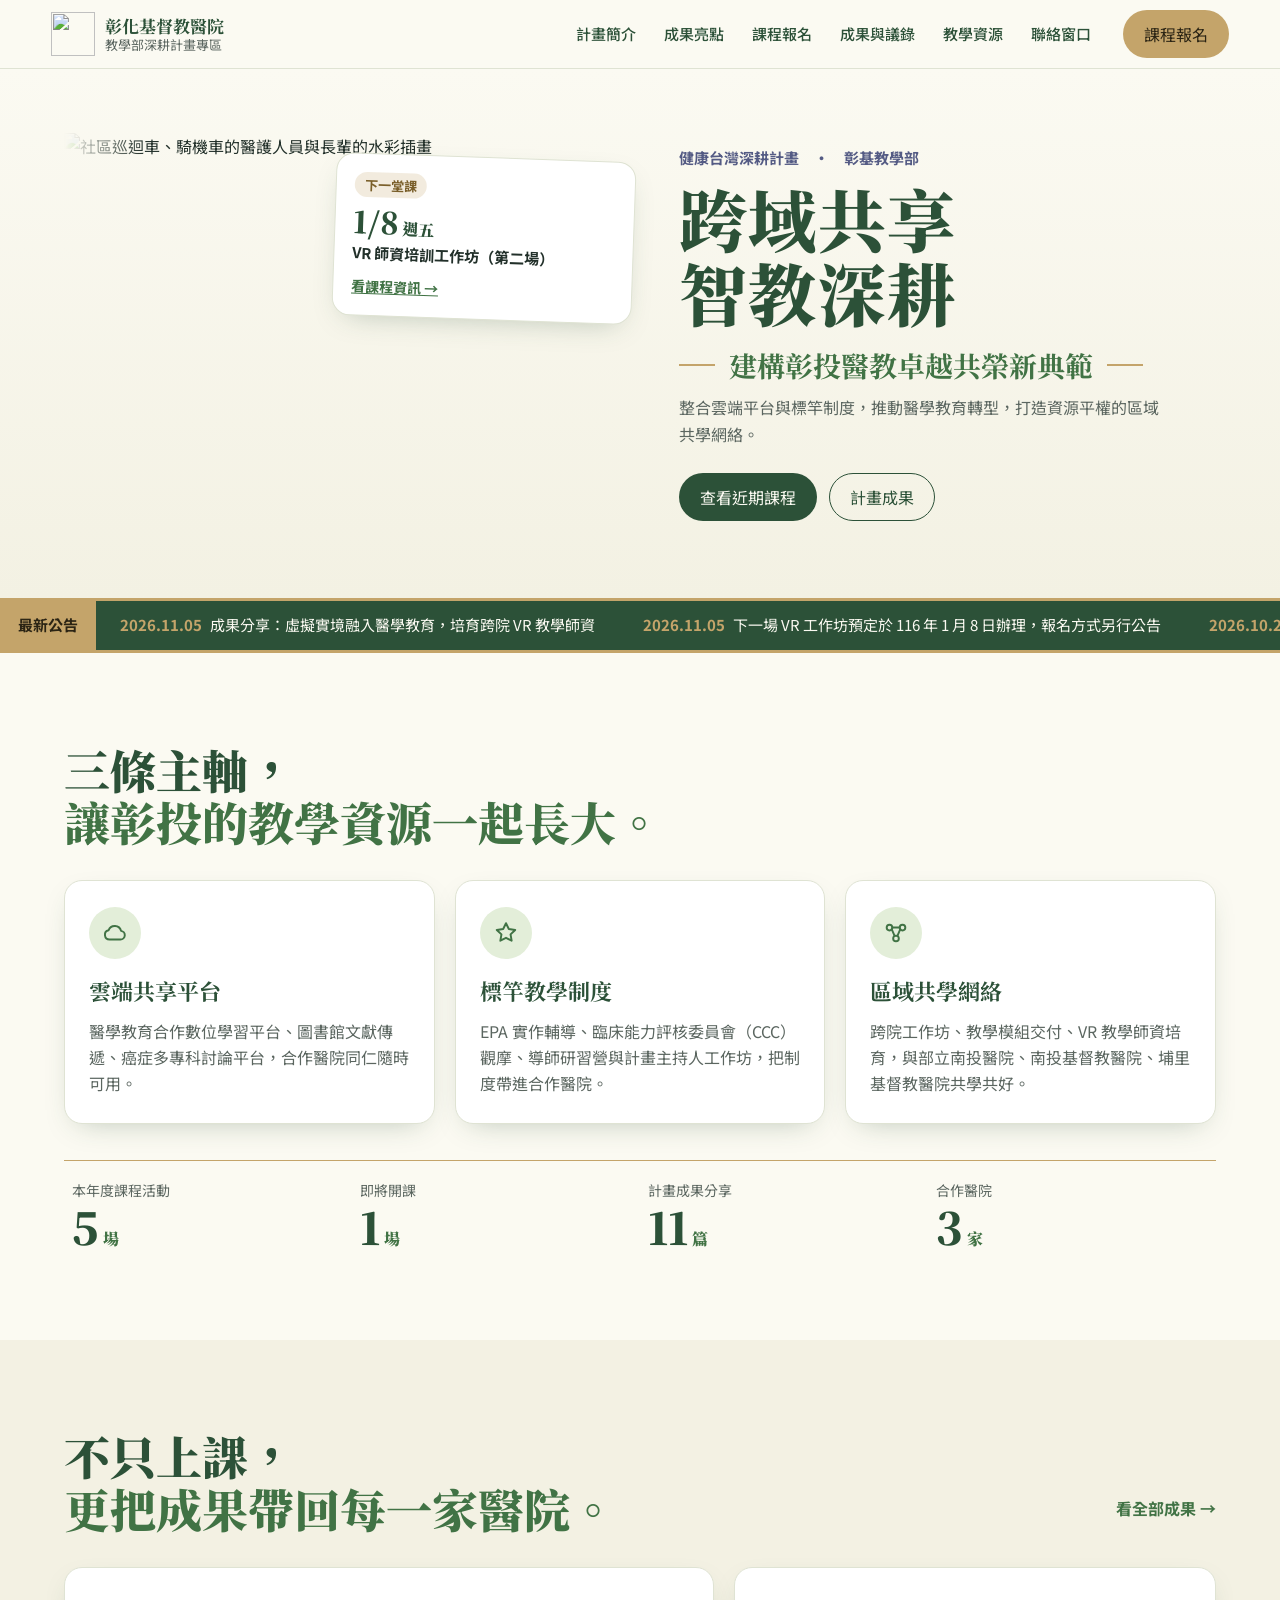
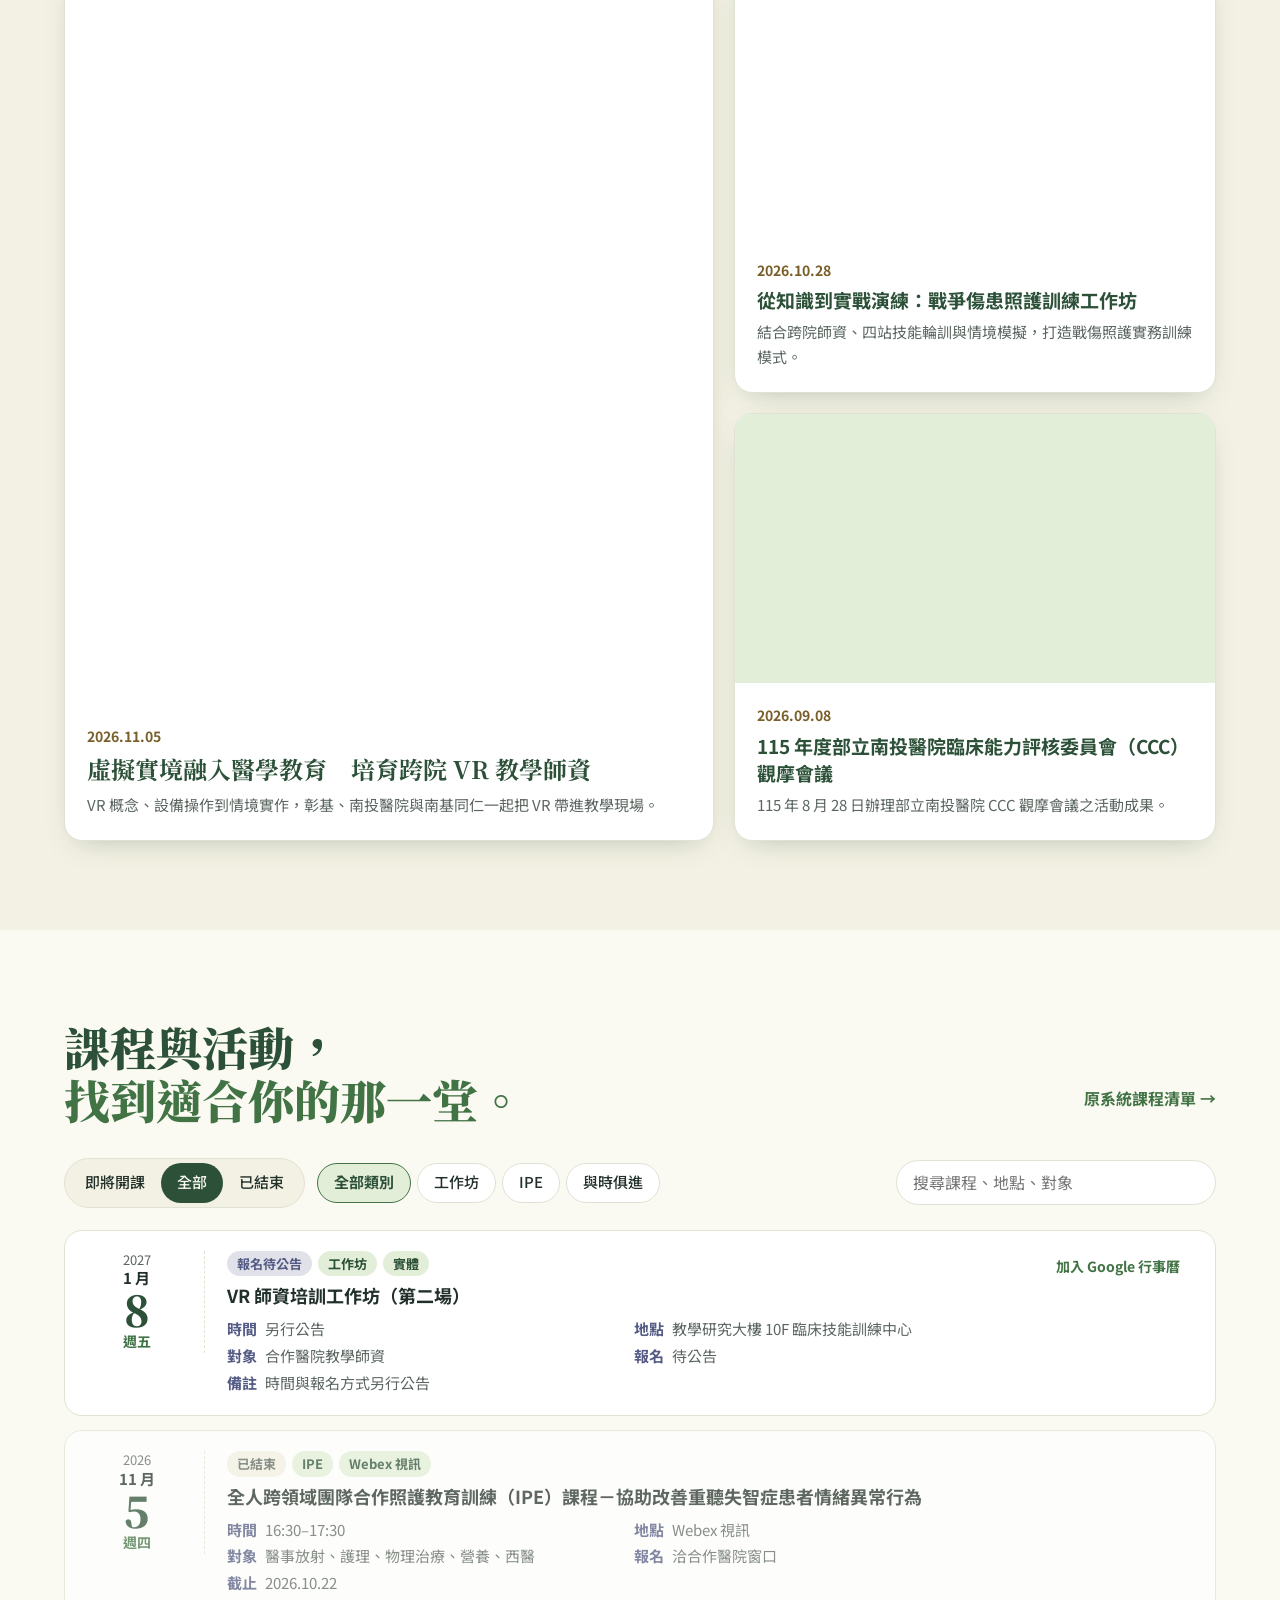
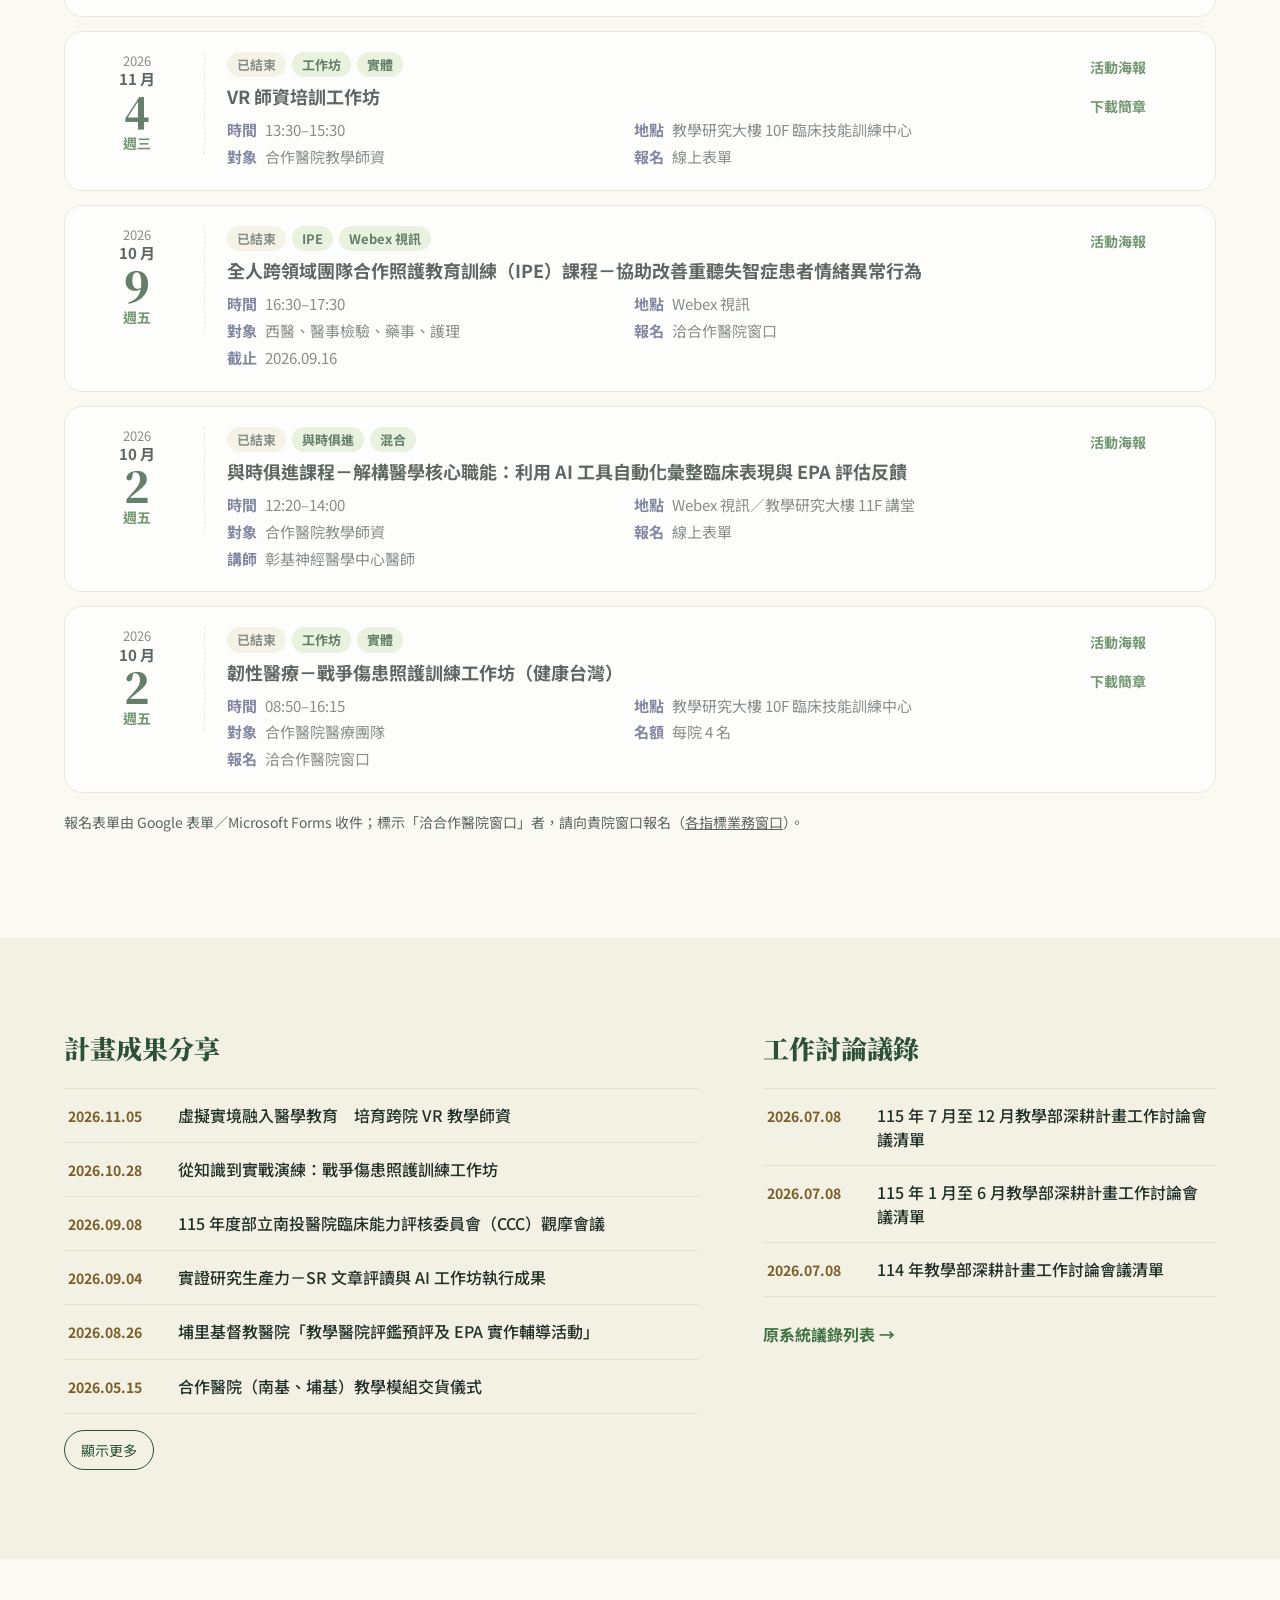
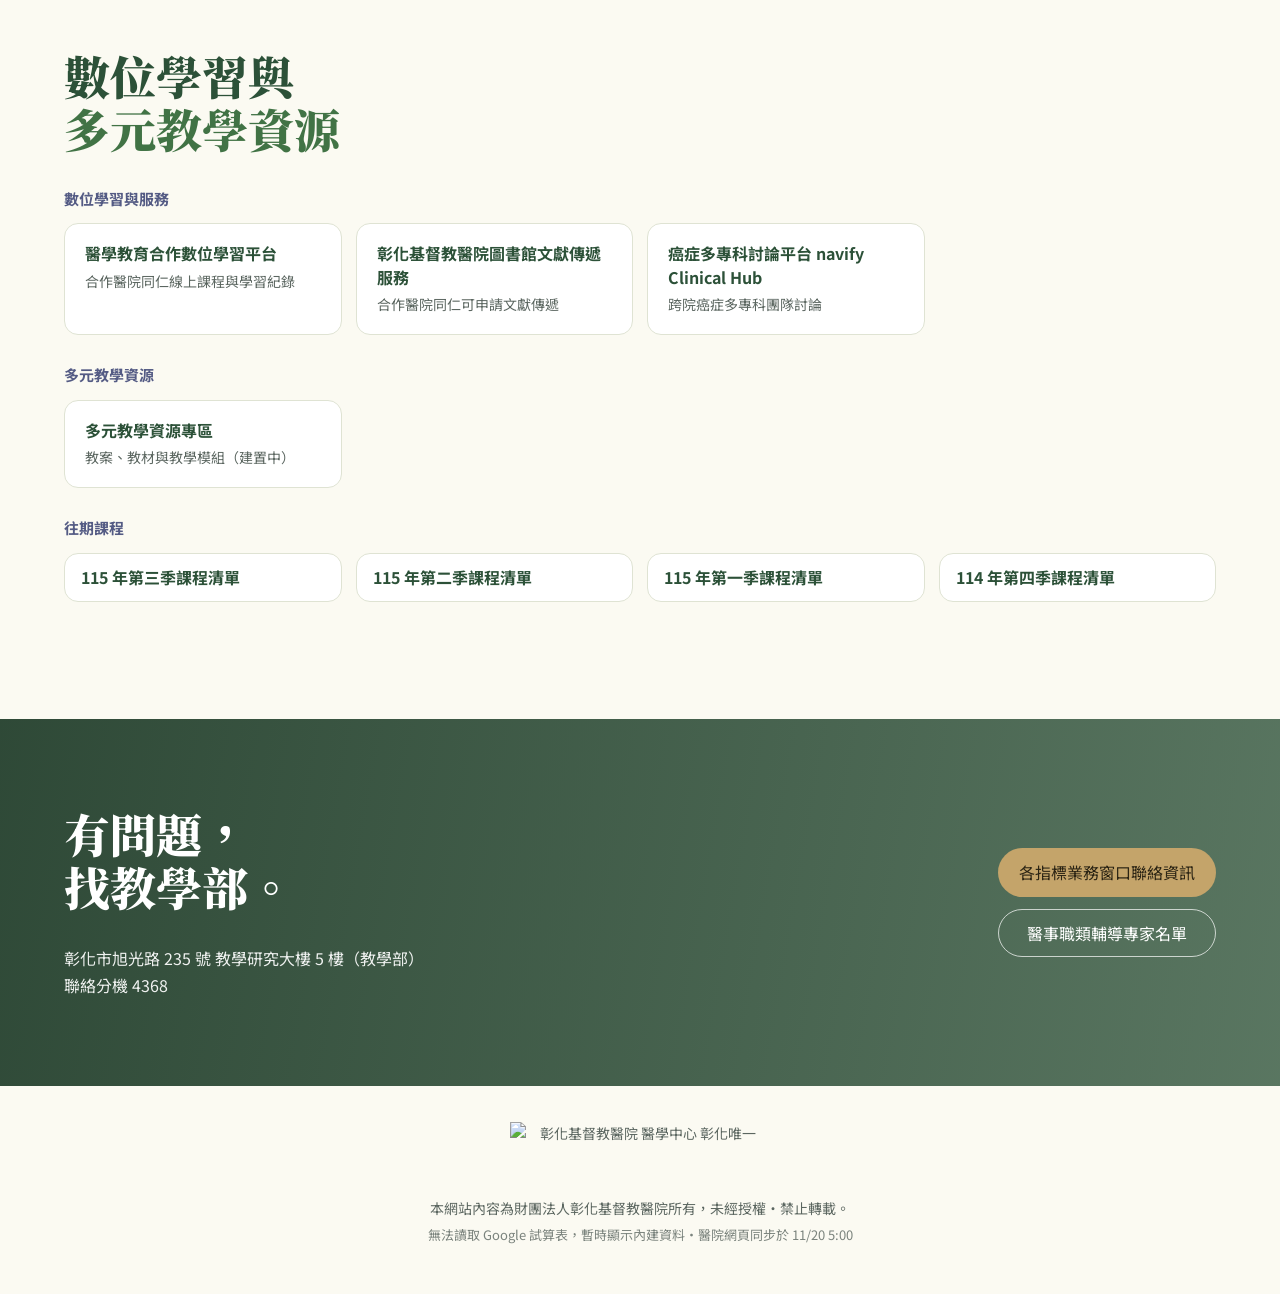
==== index.html @ 07ef0444 "Add files via upload" ====
<!DOCTYPE html>
<html lang="zh-Hant">
<head>
<meta charset="utf-8">
<meta name="viewport" content="width=device-width,initial-scale=1">
<title>彰基教學部深耕計畫專區</title>
<meta name="description" content="彰化基督教醫院教學部深耕計畫：跨域共享・智教深耕，建構彰投醫教卓越共榮新典範。課程報名、計畫成果、工作會議紀錄與數位學習資源。">
<link rel="icon" href="assets/logo-seal.png">
<link rel="preconnect" href="https://fonts.googleapis.com">
<link rel="preconnect" href="https://fonts.gstatic.com" crossorigin>
<link href="https://fonts.googleapis.com/css2?family=Noto+Sans+TC:wght@400;500;700&family=Noto+Serif+TC:wght@700;900&display=swap" rel="stylesheet">
<link rel="stylesheet" href="style.css">
</head>
<body>

<header class="top">
  <a class="brand" href="#top" aria-label="回到頁首">
    <img src="assets/logo-seal.png" alt="" width="44" height="44">
    <span><b>彰化基督教醫院</b><small>教學部深耕計畫專區</small></span>
  </a>
  <nav class="nav" id="mainNav" aria-label="主選單">
    <a href="#about">計畫簡介</a>
    <a href="#highlights">成果亮點</a>
    <a href="#courses">課程報名</a>
    <a href="#records">成果與議錄</a>
    <a href="#resources">教學資源</a>
    <a href="#contact">聯絡窗口</a>
  </nav>
  <a class="btn btn-gold top-cta" href="#courses">課程報名</a>
  <button type="button" class="menu-btn" id="menuBtn" aria-controls="mainNav" aria-expanded="false" aria-label="開啟選單">
    <span></span><span></span><span></span>
  </button>
</header>

<main id="top">
  <!-- ========== 首屏 ========== -->
  <section class="hero">
    <div class="hero-art">
      <img src="assets/illust.webp" alt="社區巡迴車、騎機車的醫護人員與長輩的水彩插畫" width="1100" height="782">
      <aside class="next-card" id="nextCard" aria-live="polite"></aside>
    </div>
    <div class="hero-copy">
      <p class="kicker">健康台灣深耕計畫　·　彰基教學部</p>
      <h1>跨域共享<br>智教深耕</h1>
      <p class="lead">建構彰投醫教卓越共榮新典範</p>
      <p class="sub">整合雲端平台與標竿制度，推動醫學教育轉型，打造資源平權的區域共學網絡。</p>
      <div class="hero-btns">
        <a class="btn btn-green" href="#courses">查看近期課程</a>
        <a class="btn btn-line" href="#highlights">計畫成果</a>
      </div>
    </div>
  </section>

  <!-- ========== 最新公告跑馬燈（試算表「公告」分頁） ========== -->
  <div class="ticker" aria-label="最新公告">
    <span class="ticker-label">最新公告</span>
    <div class="ticker-win"><div class="ticker-track" id="ticker"></div></div>
  </div>

  <!-- ========== 計畫簡介 ========== -->
  <section class="band" id="about">
    <div class="wrap">
      <h2 class="h2">三條主軸，<br><em>讓彰投的教學資源一起長大。</em></h2>
      <div class="pillars">
        <article class="pillar">
          <span class="pill-ic" aria-hidden="true"><svg viewBox="0 0 24 24"><path d="M7 18h10a4 4 0 0 0 .6-7.96A6 6 0 0 0 6.1 9.5 4.3 4.3 0 0 0 7 18Z"/></svg></span>
          <h3>雲端共享平台</h3>
          <p>醫學教育合作數位學習平台、圖書館文獻傳遞、癌症多專科討論平台，合作醫院同仁隨時可用。</p>
        </article>
        <article class="pillar">
          <span class="pill-ic" aria-hidden="true"><svg viewBox="0 0 24 24"><path d="M12 3l2.6 5.3 5.9.9-4.3 4.1 1 5.8L12 16.4 6.8 19.1l1-5.8L3.5 9.2l5.9-.9Z"/></svg></span>
          <h3>標竿教學制度</h3>
          <p>EPA 實作輔導、臨床能力評核委員會（CCC）觀摩、導師研習營與計畫主持人工作坊，把制度帶進合作醫院。</p>
        </article>
        <article class="pillar">
          <span class="pill-ic" aria-hidden="true"><svg viewBox="0 0 24 24"><circle cx="6" cy="7" r="2.6"/><circle cx="18" cy="7" r="2.6"/><circle cx="12" cy="17" r="2.6"/><path d="M8 8.5l2.8 6.3M16 8.5l-2.8 6.3M8.6 7h6.8"/></svg></span>
          <h3>區域共學網絡</h3>
          <p>跨院工作坊、教學模組交付、VR 教學師資培育，與部立南投醫院、南投基督教醫院、埔里基督教醫院共學共好。</p>
        </article>
      </div>
      <dl class="stats" id="stats"></dl>
    </div>
  </section>

  <!-- ========== 成果亮點（「成果」分頁中「精選」打勾者） ========== -->
  <section class="band band-wash" id="highlights">
    <div class="wrap">
      <div class="sec-head">
        <h2 class="h2">不只上課，<br><em>更把成果帶回每一家醫院。</em></h2>
        <a class="more" id="resultsMore" href="#">看全部成果 →</a>
      </div>
      <div class="feature-grid" id="features"></div>
    </div>
  </section>

  <!-- ========== 課程報名（「課程」分頁） ========== -->
  <section class="band" id="courses">
    <div class="wrap">
      <div class="sec-head">
        <h2 class="h2">課程與活動，<br><em>找到適合你的那一堂。</em></h2>
        <a class="more" id="coursesMore" href="#">原系統課程清單 →</a>
      </div>
      <div class="filters" role="group" aria-label="課程篩選">
        <div class="seg" id="fStatus">
          <button type="button" data-v="upcoming" aria-pressed="true">即將開課</button>
          <button type="button" data-v="all" aria-pressed="false">全部</button>
          <button type="button" data-v="past" aria-pressed="false">已結束</button>
        </div>
        <div class="chips" id="fType"></div>
        <label class="search"><span class="sr">搜尋課程</span>
          <input id="fSearch" type="search" placeholder="搜尋課程、地點、對象">
        </label>
      </div>
      <ol class="course-list" id="courseList"></ol>
      <p class="hint">報名表單由 Google 表單／Microsoft Forms 收件；標示「洽合作醫院窗口」者，請向貴院窗口報名（<a id="contactLink" href="#">各指標業務窗口</a>）。</p>
    </div>
  </section>

  <!-- ========== 成果分享＋工作討論議錄 ========== -->
  <section class="band band-paper" id="records">
    <div class="wrap two-col">
      <div>
        <h2 class="h3">計畫成果分享</h2>
        <ul class="rec-list" id="resultList"></ul>
        <button type="button" class="btn btn-line small" id="resultToggle">顯示更多</button>
      </div>
      <div>
        <h2 class="h3">工作討論議錄</h2>
        <ul class="rec-list" id="minuteList"></ul>
        <a class="more" id="minutesMore" href="#">原系統議錄列表 →</a>
      </div>
    </div>
  </section>

  <!-- ========== 教學資源（「資源」分頁） ========== -->
  <section class="band" id="resources">
    <div class="wrap">
      <h2 class="h2">數位學習與<br><em>多元教學資源</em></h2>
      <div id="resGroups"></div>
    </div>
  </section>

  <!-- ========== 聯絡 ========== -->
  <section class="contact" id="contact">
    <div class="wrap contact-in">
      <div>
        <h2 class="h2 light">有問題，<br>找教學部。</h2>
        <p>彰化市旭光路 235 號 教學研究大樓 5 樓（教學部）<br>聯絡分機 4368</p>
      </div>
      <div class="contact-links">
        <a class="btn btn-gold" id="lnkContacts" href="#">各指標業務窗口聯絡資訊</a>
        <a class="btn btn-ghost" id="lnkExperts" href="#">醫事職類輔導專家名單</a>
      </div>
    </div>
  </section>
</main>

<footer class="foot">
  <img src="assets/logo-full.png" alt="彰化基督教醫院 醫學中心 彰化唯一" width="260" height="63">
  <p>本網站內容為財團法人彰化基督教醫院所有，未經授權・禁止轉載。</p>
  <p class="src" id="dataSrc"></p>
</footer>

<script src="config.js"></script>
<script src="data.js"></script>
<script src="app.js"></script>
</body>
</html>
---- style.css ----
/*
VOICE  溫暖、在地、守護——醫院教學部對合作夥伴說話，不是廣告。
IDEA   深耕論壇的水彩主視覺：紙張、水彩暈染、深綠標題、金色細帶。
PICTURE 首屏左側水彩插畫（巡迴車、長輩、醫護），右上疊一張「下一堂課」卡片。
COLOUR  紙色底 #fbfaf2、深綠 #2c5138 主色、苔綠 #417345 輔色、金 #c4a46a 點綴、藍紫 #545b84 資訊字。
TYPE   標題 Noto Serif TC 900（呼應橫幅書法感宋體），內文 Noto Sans TC。
*/
:root{
  color-scheme:light dark;
  --bg:light-dark(#fbfaf2,#101a14);
  --paper:light-dark(#f3f1e3,#16231b);
  --card:light-dark(#ffffff,#1b2b21);
  --ink:light-dark(#22302a,#e6ebe2);
  --muted:light-dark(#5b6660,#a9b5ac);
  --deep:light-dark(#2c5138,#bfe0c3);
  --green:light-dark(#417345,#8cc596);
  --leaf:light-dark(#e3eed9,#21362a);
  --gold:#c4a46a;
  --gold-ink:light-dark(#7a5f2a,#e4cb93);
  --info:light-dark(#545b84,#b9bfe6);
  --line:light-dark(#dfe3d3,#2b3d31);
  --shadow:0 10px 30px -14px light-dark(rgba(44,81,56,.35),rgba(0,0,0,.6));
  --r:18px;
}
:root[data-theme=light]{color-scheme:light}
:root[data-theme=dark]{color-scheme:dark}
*{box-sizing:border-box;min-width:0}
html{scroll-behavior:smooth;scroll-padding-top:84px}
body{margin:0;background:var(--bg);color:var(--ink);font:16px/1.65 "Noto Sans TC",system-ui,"Microsoft JhengHei",sans-serif;overflow-x:clip}
a{color:inherit}
img{max-width:100%;display:block}
.sr{position:absolute;width:1px;height:1px;overflow:hidden;clip:rect(0 0 0 0)}
.wrap{max-width:1200px;margin:0 auto}
.band{padding:clamp(48px,7vw,96px) max(5vw,18px)}
:focus-visible{outline:3px solid var(--gold);outline-offset:3px;border-radius:6px}

/* ---------- header ---------- */
.top{position:sticky;top:0;z-index:20;display:flex;align-items:center;gap:20px;padding:10px max(4vw,16px);
  background:color-mix(in srgb,var(--bg) 88%,transparent);backdrop-filter:blur(10px);border-bottom:1px solid var(--line)}
.brand{display:flex;align-items:center;gap:10px;text-decoration:none;flex:none}
.brand span{display:grid;line-height:1.25}
.brand b{font-family:"Noto Serif TC",serif;color:var(--deep);font-size:17px}
.brand small{color:var(--muted);font-size:13px}
.nav{display:flex;gap:4px;margin-left:auto;flex-wrap:wrap}
.nav a{text-decoration:none;padding:10px 12px;border-radius:999px;font-weight:500;font-size:15px;color:var(--deep)}
.nav a:hover{background:var(--leaf)}

/* ---------- buttons ---------- */
.btn{display:inline-flex;align-items:center;justify-content:center;gap:6px;min-height:44px;padding:10px 20px;border-radius:999px;
  font:700 15px/1.2 inherit;font-family:inherit;text-decoration:none;border:1.5px solid transparent;cursor:pointer;transition:transform .15s,box-shadow .15s}
.btn:hover{transform:translateY(-2px);box-shadow:var(--shadow)}
.btn-green{background:var(--deep);color:var(--bg)}
.btn-gold{background:var(--gold);color:#2b2414}
.btn-line{background:transparent;border-color:var(--deep);color:var(--deep)}
.btn-ghost{background:transparent;border-color:rgba(255,255,255,.7);color:#fff}
.btn.small{min-height:40px;padding:8px 16px;font-size:14px}
.top-cta{flex:none}

/* ---------- hero ---------- */
.hero{position:relative;isolation:isolate;overflow:hidden;display:grid;grid-template-columns:minmax(0,1.05fr) minmax(0,1fr);align-items:center;gap:clamp(20px,4vw,56px);
  padding:clamp(28px,5vw,64px) max(5vw,18px) clamp(36px,5vw,72px);background:linear-gradient(180deg,var(--bg),var(--paper))}
.hero::before,.hero::after{content:"";position:absolute;z-index:-1;pointer-events:none;background-repeat:no-repeat;background-size:cover}
.hero::before{right:-4%;top:-10%;width:62%;height:120%;background-image:url(assets/wash-a.webp);background-position:left center;
  -webkit-mask-image:radial-gradient(closest-side,#000 55%,transparent);mask-image:radial-gradient(closest-side,#000 55%,transparent);opacity:.9}
.hero::after{left:-8%;bottom:-25%;width:55%;height:80%;background-image:url(assets/wash-b.webp);
  -webkit-mask-image:radial-gradient(closest-side,#000 45%,transparent);mask-image:radial-gradient(closest-side,#000 45%,transparent);opacity:.8}
.hero-art{position:relative}
.hero-art>img{width:100%;height:auto;-webkit-mask-image:linear-gradient(90deg,transparent,#000 14%);mask-image:linear-gradient(90deg,transparent,#000 14%)}
.next-card{position:absolute;right:-6px;top:6%;width:min(300px,62%);background:var(--card);border-radius:var(--r);padding:16px 18px;box-shadow:var(--shadow);
  border:1px solid var(--line);transform:rotate(2deg)}
.next-card .tag{display:inline-block;font-size:13px;font-weight:700;color:var(--gold-ink);background:color-mix(in srgb,var(--gold) 22%,transparent);padding:2px 10px;border-radius:999px}
.next-card .d{font-family:"Noto Serif TC",serif;font-weight:900;font-size:30px;color:var(--deep);line-height:1.1;margin:8px 0 4px}
.next-card .t{font-weight:700;font-size:15px;line-height:1.45;margin:0 0 8px}
.next-card a{font-size:14px;font-weight:700;color:var(--green)}
.kicker{margin:0 0 10px;color:var(--info);font-weight:700;font-size:15px}
.hero h1{font-family:"Noto Serif TC",serif;font-weight:900;font-size:clamp(38px,5.4vw,68px);line-height:1.08;color:var(--deep);margin:0;text-wrap:balance;letter-spacing:.02em}
.hero h1 .dot{color:var(--gold)}
.lead{font-family:"Noto Serif TC",serif;font-weight:700;font-size:clamp(20px,2.3vw,28px);color:var(--green);margin:14px 0 6px;
  display:flex;align-items:center;gap:14px}
.lead::before,.lead::after{content:"";height:1.5px;background:var(--gold);flex:0 0 36px}
.sub{color:var(--muted);max-width:30em;margin:0 0 26px}
.hero-btns{display:flex;flex-wrap:wrap;gap:12px}

/* ---------- ticker ---------- */
.ticker{display:flex;align-items:center;background:var(--deep);color:var(--bg);overflow:hidden;border-block:3px solid var(--gold)}
.ticker-label{flex:none;background:var(--gold);color:#2b2414;font-weight:700;padding:12px 18px;font-size:15px}
.ticker-win{overflow:hidden;flex:1}
.ticker-track{display:flex;gap:48px;width:max-content;padding:12px 24px;animation:tick 40s linear infinite}
.ticker:hover .ticker-track{animation-play-state:paused}
.ticker-track a,.ticker-track span{white-space:nowrap;text-decoration:none;font-size:15px}
.ticker-track a:hover{text-decoration:underline}
.ticker-track time{color:var(--gold);margin-right:8px;font-weight:700}
@keyframes tick{to{transform:translateX(-50%)}}

/* ---------- section heads ---------- */
.h2{font-family:"Noto Serif TC",serif;font-weight:900;font-size:clamp(30px,3.6vw,46px);line-height:1.15;color:var(--deep);margin:0 0 32px;text-wrap:balance}
.h2 em{font-style:normal;color:var(--green)}
.h2.light,.h2.light em{color:#fff}
.h3{font-family:"Noto Serif TC",serif;font-weight:900;font-size:26px;color:var(--deep);margin:0 0 18px}
.sec-head{display:flex;justify-content:space-between;align-items:flex-end;gap:16px;flex-wrap:wrap}
.sec-head .h2{margin-bottom:32px}
.more{font-weight:700;color:var(--green);text-decoration:none;margin-bottom:38px;display:inline-block;padding:8px 0}
.more:hover{text-decoration:underline}

/* ---------- pillars + stats ---------- */
.pillars{display:grid;grid-template-columns:repeat(3,minmax(0,1fr));gap:20px}
.pillar{background:var(--card);border:1px solid var(--line);border-radius:var(--r);padding:26px 24px;box-shadow:var(--shadow)}
.pill-ic{display:grid;place-items:center;width:52px;height:52px;border-radius:50%;background:var(--leaf);margin-bottom:14px}
.pill-ic svg{width:26px;height:26px;fill:none;stroke:var(--green);stroke-width:1.8;stroke-linecap:round;stroke-linejoin:round}
.pillar h3{font-family:"Noto Serif TC",serif;font-size:22px;color:var(--deep);margin:0 0 8px}
.pillar p{margin:0;color:var(--muted)}
.stats{display:grid;grid-template-columns:repeat(4,minmax(0,1fr));margin:36px 0 0;border-top:1.5px solid var(--gold)}
.stats div{padding:18px 8px 0}
.stats dt{color:var(--muted);font-size:14px}
.stats dd{margin:0;font-family:"Noto Serif TC",serif;font-weight:900;font-size:clamp(30px,4vw,44px);color:var(--deep);line-height:1.1}
.stats dd small{font-size:16px;margin-left:4px;color:var(--green)}

/* ---------- features ---------- */
.band-wash{background:url(assets/wash-b.webp) right -10% top -20%/55% auto no-repeat,var(--paper)}
.feature-grid{display:grid;grid-template-columns:1.35fr 1fr;grid-template-rows:auto auto;gap:20px}
.feature{display:flex;flex-direction:column;background:var(--card);border-radius:var(--r);overflow:hidden;text-decoration:none;box-shadow:var(--shadow);border:1px solid var(--line);transition:transform .2s}
.feature:hover{transform:translateY(-4px)}
.feature:first-child{grid-row:span 2}
.feature .ph{position:relative;aspect-ratio:16/9;background:var(--leaf);overflow:hidden}
.feature:first-child .ph{aspect-ratio:auto;flex:1;min-height:260px}
.feature .ph img{width:100%;height:100%;object-fit:cover;position:absolute;inset:0}
.ph.fallback{background:url(assets/campus.jpg) center 40%/cover}
.ph.fallback.alt{background:url(assets/illust.webp) center 30%/cover}
.ph.fallback.alt2{background:url(assets/logo-seal.png) center/72px no-repeat,url(assets/wash-a.webp) center/cover,var(--leaf)}
.feature .body{padding:18px 22px 22px}
.feature time{color:var(--gold-ink);font-weight:700;font-size:14px}
.feature h3{font-size:19px;line-height:1.45;margin:4px 0 6px;color:var(--deep)}
.feature:first-child h3{font-family:"Noto Serif TC",serif;font-size:24px}
.feature p{margin:0;color:var(--muted);font-size:15px}

/* ---------- filters ---------- */
.filters{display:flex;flex-wrap:wrap;gap:12px;align-items:center;margin-bottom:22px}
.seg{display:flex;background:var(--paper);border-radius:999px;padding:4px;border:1px solid var(--line)}
.seg button,.chips button{font:inherit;font-size:15px;font-weight:500;border:0;background:transparent;color:var(--ink);min-height:40px;padding:6px 16px;border-radius:999px;cursor:pointer}
.seg button[aria-pressed=true]{background:var(--deep);color:var(--bg)}
.chips{display:flex;flex-wrap:wrap;gap:6px}
.chips button{border:1px solid var(--line);background:var(--card)}
.chips button[aria-pressed=true]{background:var(--leaf);border-color:var(--green);color:var(--deep);font-weight:700}
.search{margin-left:auto;flex:1 1 220px;max-width:320px}
.search input{width:100%;font:inherit;font-size:16px;min-height:44px;padding:8px 16px;border-radius:999px;border:1px solid var(--line);background:var(--card);color:var(--ink)}

/* ---------- course list ---------- */
.course-list{list-style:none;margin:0;padding:0;display:grid;gap:14px}
.course{display:grid;grid-template-columns:118px minmax(0,1fr) auto;gap:22px;align-items:start;background:var(--card);border:1px solid var(--line);border-radius:var(--r);padding:20px 22px}
.course.past{opacity:.72}
.cdate{text-align:center;border-right:1.5px dashed var(--line);padding-right:18px}
.cdate .m{font-size:13px;color:var(--muted);line-height:1.35;white-space:nowrap}
.cdate .m b{font-size:15px;color:var(--ink)}
.cdate .dd{font-family:"Noto Serif TC",serif;font-weight:900;font-size:42px;line-height:1;color:var(--deep)}
.cdate .w{font-size:14px;color:var(--green);font-weight:700}
.cmain h3{font-size:18px;line-height:1.5;margin:6px 0 8px;color:var(--ink)}
.badges{display:flex;flex-wrap:wrap;gap:6px}
.badge{font-size:13px;font-weight:700;padding:2px 10px;border-radius:999px;background:var(--leaf);color:var(--deep);white-space:nowrap}
.badge.st-open{background:var(--deep);color:var(--bg)}
.badge.st-soon{background:var(--gold);color:#2b2414}
.badge.st-closed,.badge.st-past{background:var(--paper);color:var(--muted)}
.badge.st-info,.badge.st-tba{background:color-mix(in srgb,var(--info) 18%,transparent);color:var(--info)}
.meta{display:grid;grid-template-columns:repeat(2,minmax(0,1fr));gap:2px 20px;margin:0;font-size:15px;color:var(--muted)}
.meta div{display:flex;gap:8px}
.meta dt{flex:none;color:var(--info);font-weight:700}
.meta dd{margin:0}
.cact{display:flex;flex-direction:column;gap:8px;align-items:stretch;min-width:150px}
.cact .btn{min-height:40px;padding:8px 14px;font-size:14px}
.cact .lnk{font-size:14px;color:var(--green);font-weight:700;text-decoration:none;text-align:center;padding:4px}
.cact .lnk:hover{text-decoration:underline}
.empty{padding:32px;text-align:center;color:var(--muted);background:var(--paper);border-radius:var(--r)}
.hint{color:var(--muted);font-size:14px;margin-top:18px}

/* ---------- records ---------- */
.band-paper{background:var(--paper)}
.two-col{display:grid;grid-template-columns:1.4fr 1fr;gap:clamp(28px,5vw,64px)}
.rec-list{list-style:none;margin:0 0 16px;padding:0;border-top:1px solid var(--line)}
.rec-list li{border-bottom:1px solid var(--line)}
.rec-list a{display:grid;grid-template-columns:96px minmax(0,1fr);gap:14px;padding:14px 4px;text-decoration:none}
.rec-list a:hover strong{color:var(--green);text-decoration:underline}
.rec-list time{color:var(--gold-ink);font-weight:700;font-size:14px;white-space:nowrap;padding-top:2px}
.rec-list strong{font-weight:500;line-height:1.5}
.rec-list li.hide{display:none}

/* ---------- resources ---------- */
.res-group{margin-bottom:28px}
.res-group h3{font-size:15px;color:var(--info);margin:0 0 12px}
.res-grid{display:grid;grid-template-columns:repeat(auto-fill,minmax(250px,1fr));gap:14px}
.res{display:block;padding:18px 20px;border-radius:14px;background:var(--card);border:1px solid var(--line);text-decoration:none;transition:border-color .2s,transform .2s}
.res:hover{border-color:var(--green);transform:translateY(-2px)}
.res strong{display:block;color:var(--deep);line-height:1.45}
.res span{display:block;color:var(--muted);font-size:14px;margin-top:4px}
.res.mini{padding:12px 16px}

/* ---------- contact + footer ---------- */
.contact{background:linear-gradient(100deg,rgba(29,58,39,.92),rgba(44,81,56,.78)),url(assets/campus.jpg) center 40%/cover;color:#fff;padding:clamp(48px,7vw,88px) max(5vw,18px)}
.contact-in{display:flex;justify-content:space-between;align-items:center;gap:28px;flex-wrap:wrap}
.contact p{margin:0;opacity:.92}
.contact-links{display:flex;flex-direction:column;gap:12px}
.foot{text-align:center;padding:36px 18px 44px;color:var(--muted);font-size:14px}
.foot img{margin:0 auto 12px;width:260px;height:auto}
:root[data-theme=dark] .foot img{filter:brightness(0) invert(.9)}
@media (prefers-color-scheme:dark){:root:not([data-theme=light]) .foot img{filter:brightness(0) invert(.9)}}
.foot p{margin:4px 0}
.src{font-size:13px;opacity:.8}

/* ---------- responsive ---------- */
/* ---------- 手機選單按鈕 ---------- */
.menu-btn{display:none;flex:none;width:48px;height:48px;border:0;border-radius:14px;background:var(--deep);cursor:pointer;
  padding:0;place-content:center;gap:5px;box-shadow:var(--shadow)}
.menu-btn span{display:block;width:22px;height:2.5px;border-radius:2px;background:var(--bg);transition:transform .2s,opacity .2s}
.top.open .menu-btn span:nth-child(1){transform:translateY(7.5px) rotate(45deg)}
.top.open .menu-btn span:nth-child(2){opacity:0}
.top.open .menu-btn span:nth-child(3){transform:translateY(-7.5px) rotate(-45deg)}
@media (max-width:1100px){
  .top{flex-wrap:wrap}
  .top-cta{margin-left:auto}
  .menu-btn{display:grid}
  .nav{display:none;order:9;flex-basis:100%;flex-direction:column;gap:2px;margin:6px 0 4px;padding:8px;
    background:var(--card);border:1px solid var(--line);border-radius:18px;box-shadow:var(--shadow)}
  .top.open .nav{display:flex}
  .nav a{padding:14px 16px;font-size:17px;border-radius:12px}
  .nav a+a{border-top:1px solid var(--line)}
}
@media (max-width:420px){.top-cta{display:none}.menu-btn{margin-left:auto}}
@media (max-width:900px){
  .hero{grid-template-columns:1fr}
  .hero-copy{order:-1}
  .pillars{grid-template-columns:1fr}
  .stats{grid-template-columns:repeat(2,minmax(0,1fr))}
  .feature-grid{grid-template-columns:1fr}
  .feature:first-child{grid-row:auto}
  .feature:first-child .ph{aspect-ratio:16/9;flex:none;min-height:0}
  .two-col{grid-template-columns:1fr}
  .course{grid-template-columns:84px minmax(0,1fr)}
  .cact{grid-column:1/-1;flex-direction:row;flex-wrap:wrap}
  .cact .btn{flex:1 1 140px}
}
@media (max-width:600px){
  .brand small{display:none}
  .lead::before,.lead::after{display:none}
  .course{gap:14px;padding:16px}
  .cdate{padding-right:10px}.cdate .dd{font-size:34px}
  .meta{grid-template-columns:1fr}
  .search{max-width:none;margin-left:0}
  .rec-list a{grid-template-columns:1fr;gap:2px}
  .next-card{position:relative;right:auto;top:auto;width:auto;transform:none;margin-top:-30px}
}
@media (prefers-reduced-motion:reduce){
  html{scroll-behavior:auto}
  .ticker-track{animation:none;flex-wrap:wrap;width:auto;row-gap:6px}
  .btn,.feature,.res,.menu-btn span{transition:none}
}

/* ---------- 夜間模式：水彩淡化 ---------- */
:root[data-theme=dark] .hero::before,:root[data-theme=dark] .hero::after{opacity:.1}
:root[data-theme=dark] .band-wash{background:var(--paper)}
@media (prefers-color-scheme:dark){
  :root:not([data-theme=light]) .hero::before,:root:not([data-theme=light]) .hero::after{opacity:.1}
  :root:not([data-theme=light]) .band-wash{background:var(--paper)}
}
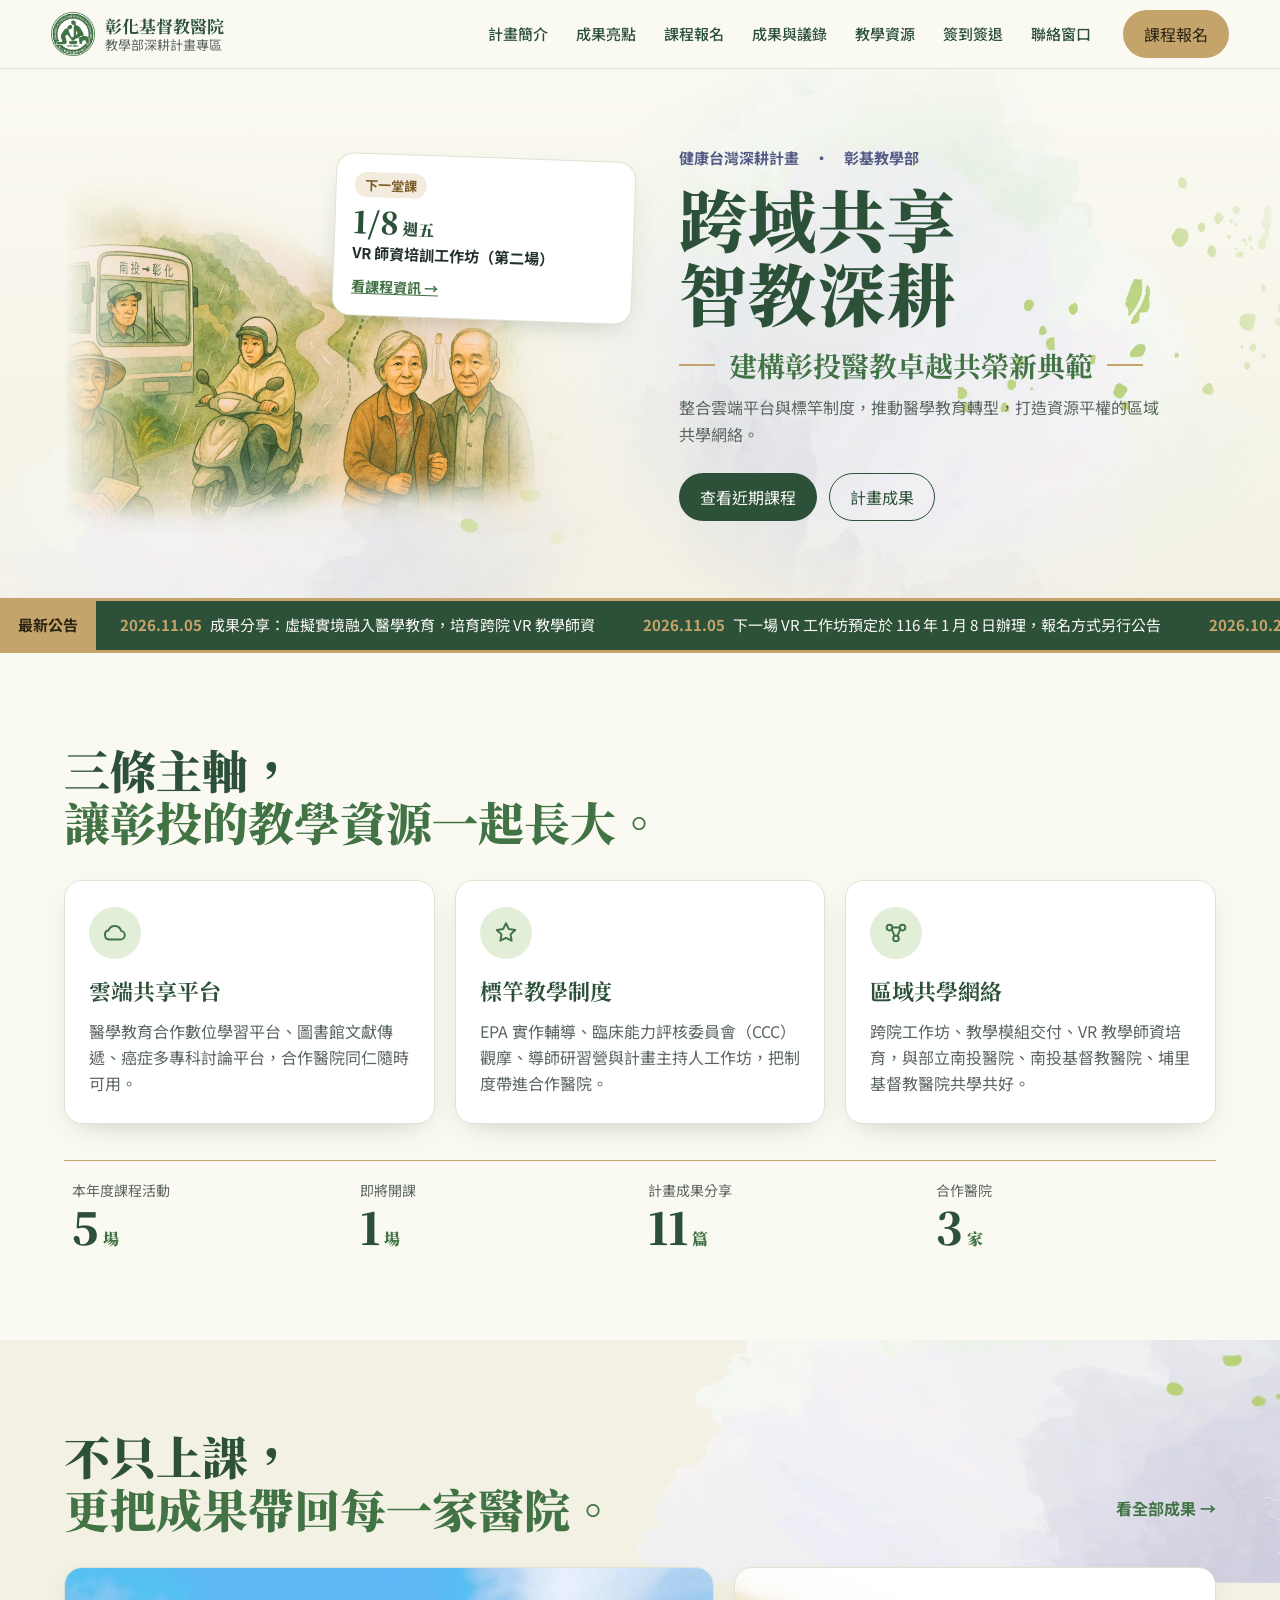
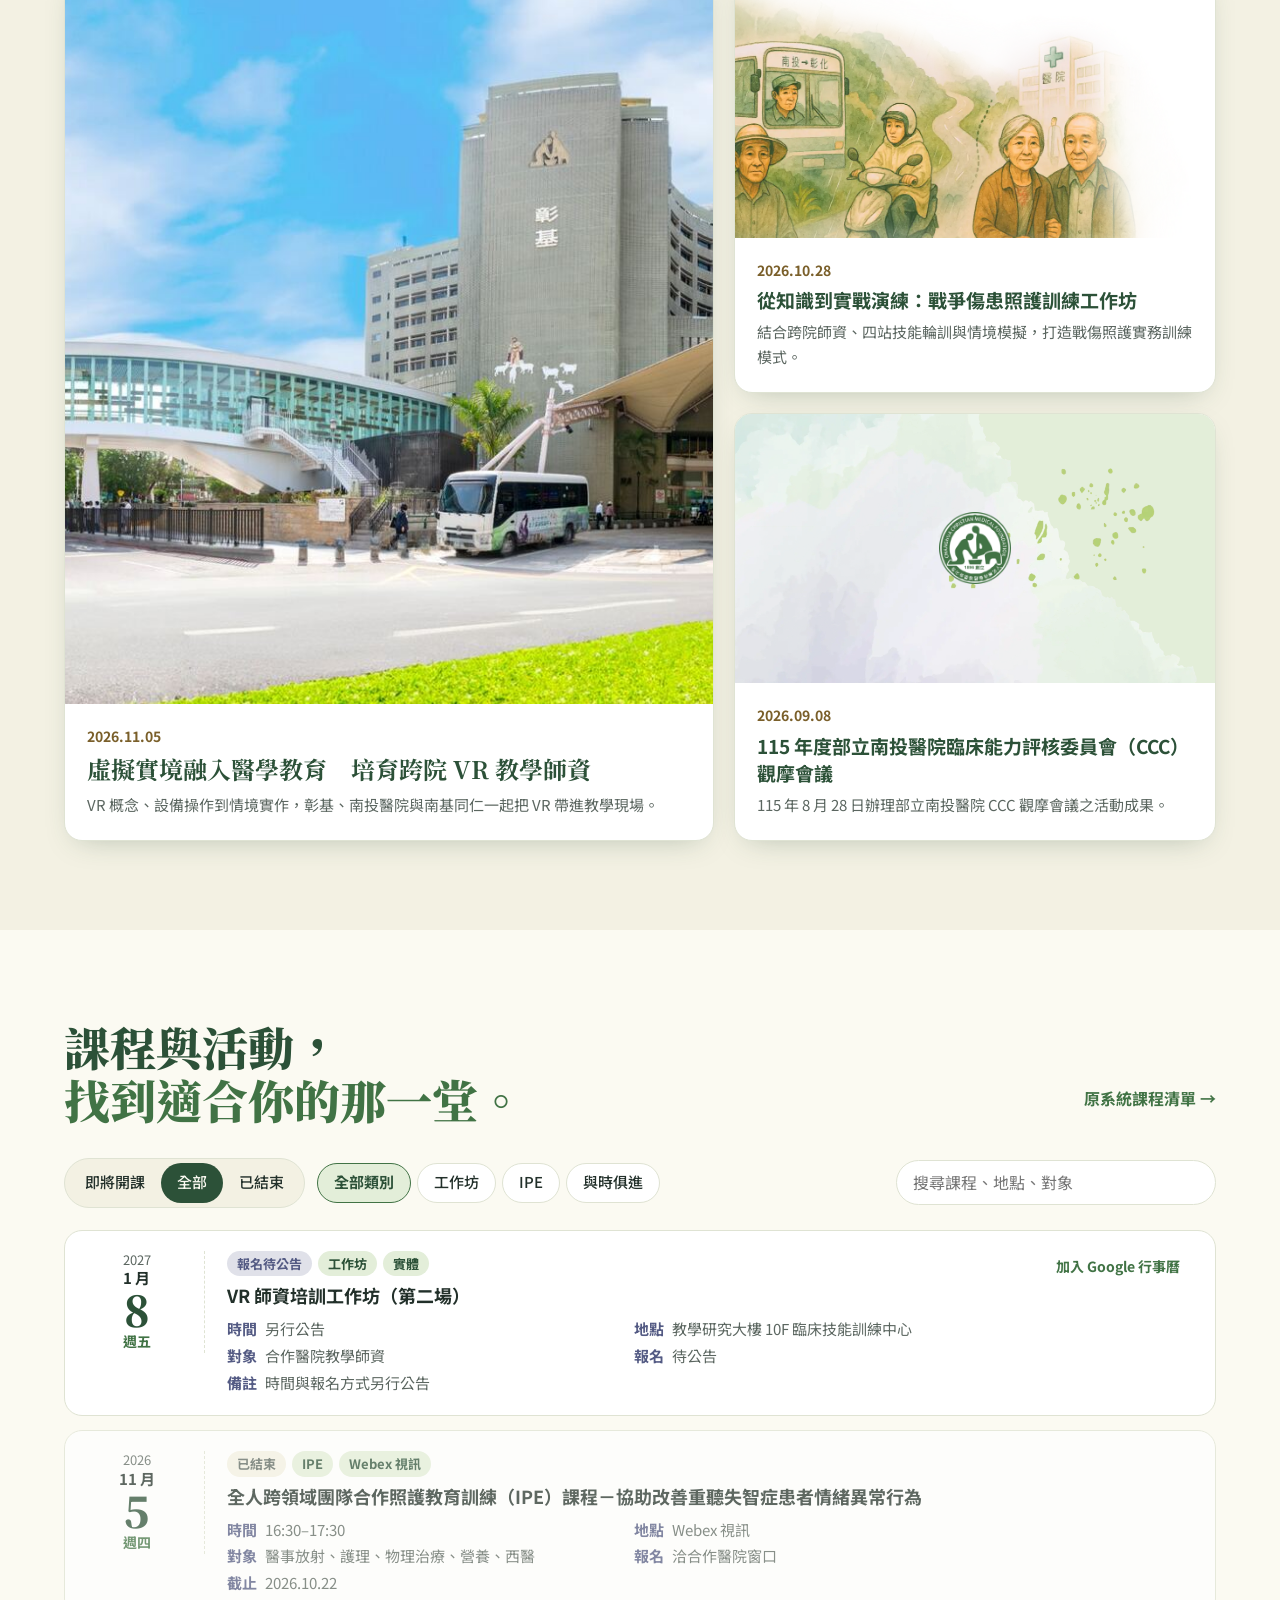
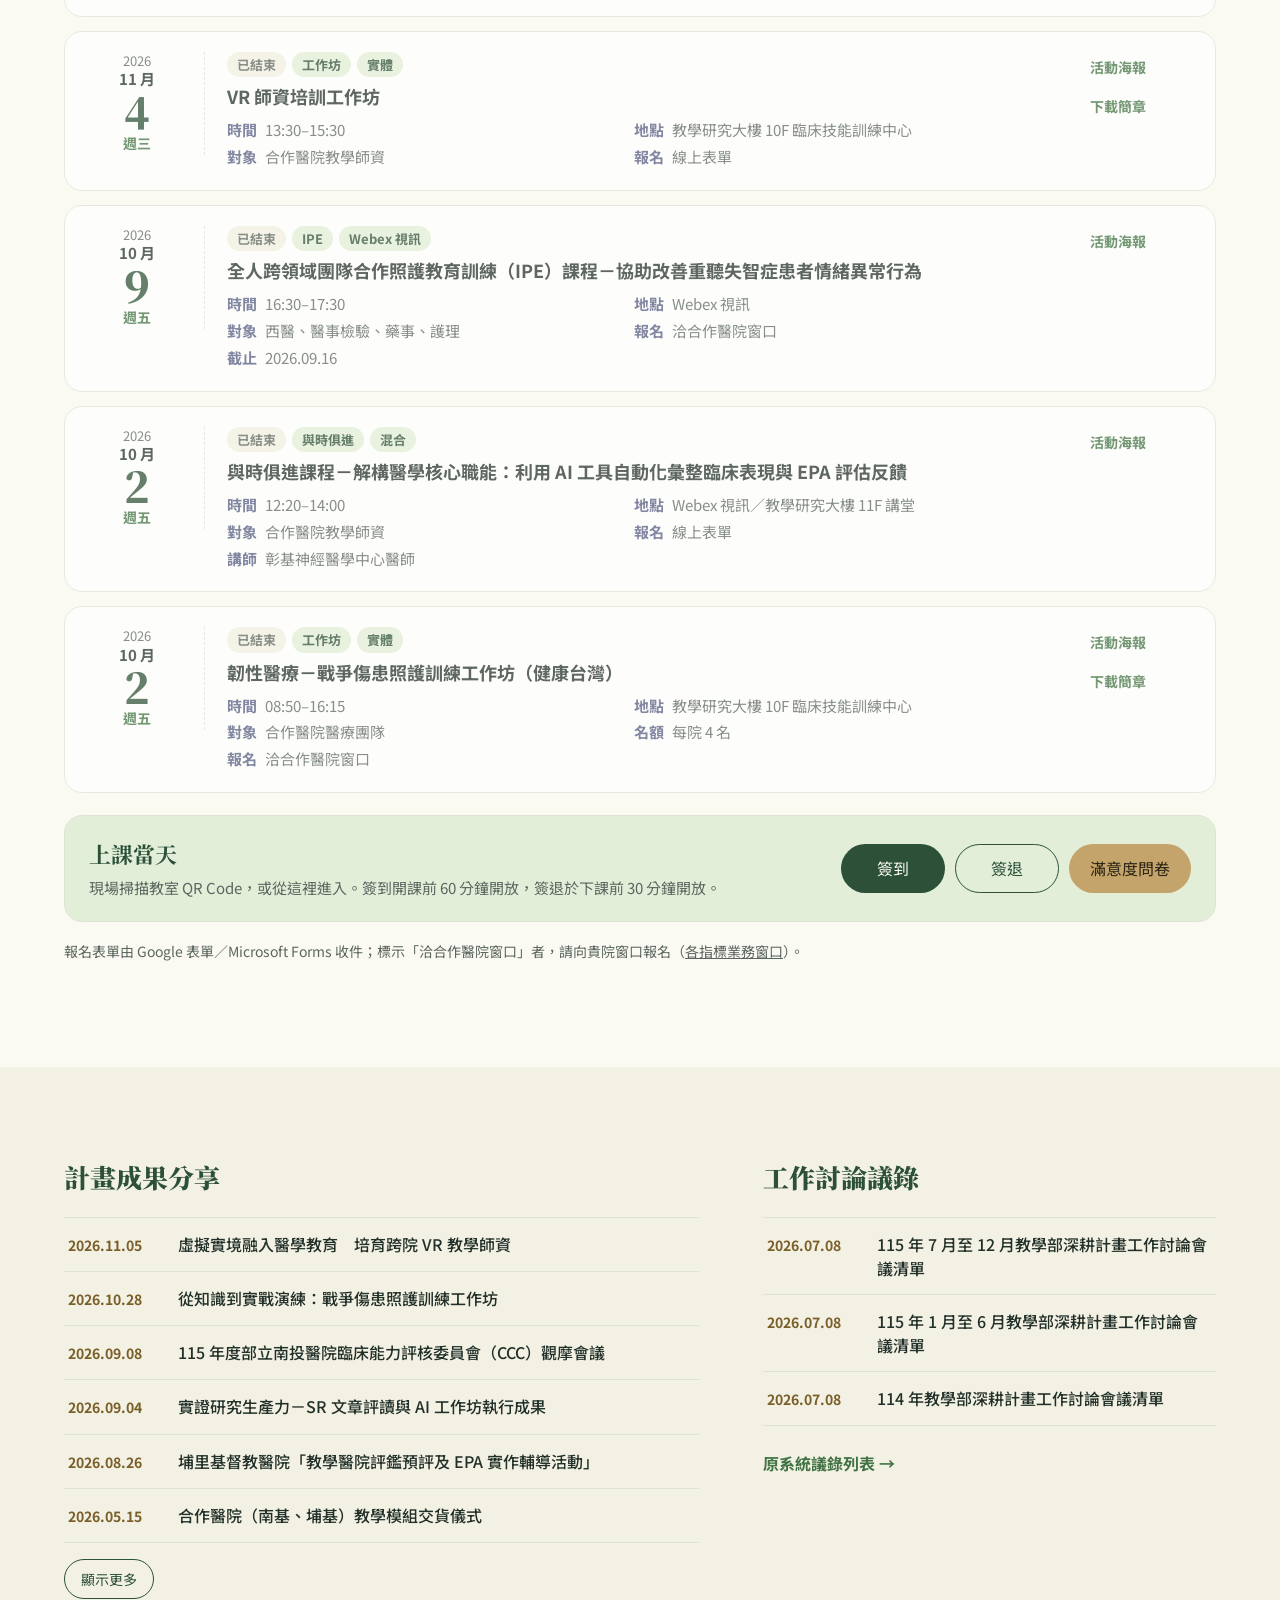
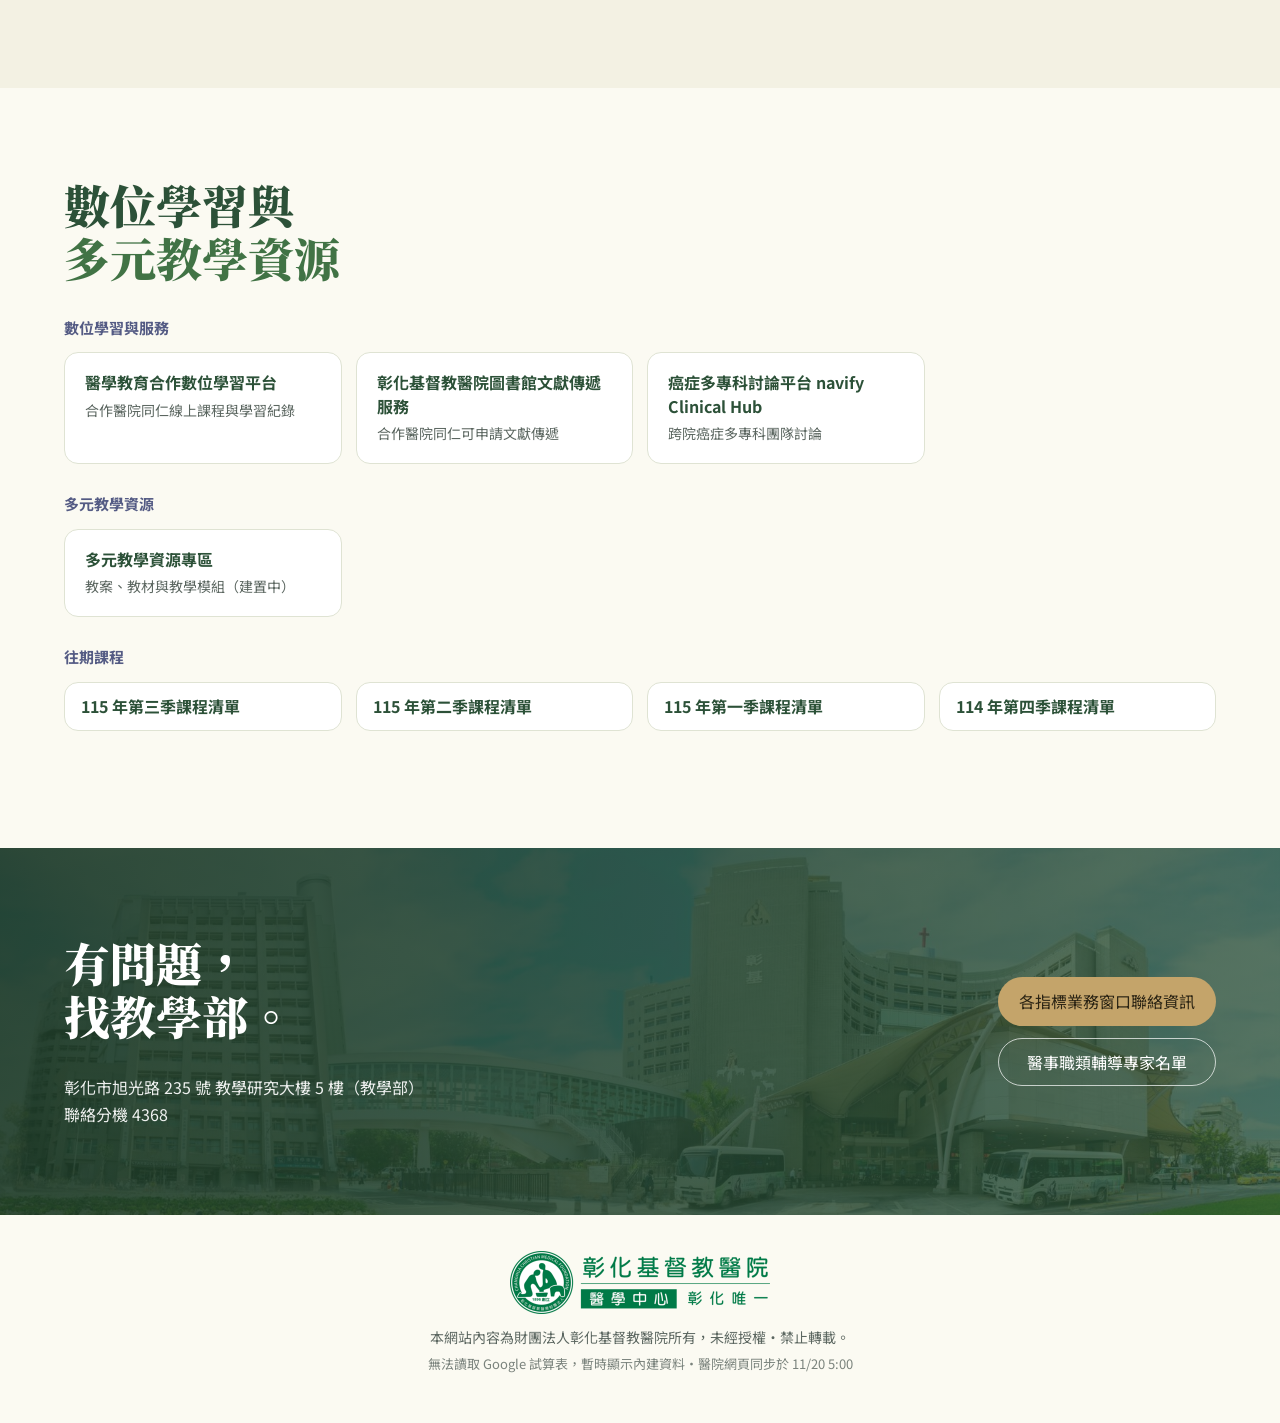
==== commit c9029fe8: "Add files via upload" ====
--- a/index.html
+++ b/index.html
@@ -24,6 +24,7 @@
     <a href="#courses">課程報名</a>
     <a href="#records">成果與議錄</a>
     <a href="#resources">教學資源</a>
+    <a href="#attend">簽到簽退</a>
     <a href="#contact">聯絡窗口</a>
   </nav>
   <a class="btn btn-gold top-cta" href="#courses">課程報名</a>
@@ -112,6 +113,17 @@
         </label>
       </div>
       <ol class="course-list" id="courseList"></ol>
+      <div class="attend" id="attend">
+        <div class="attend-txt">
+          <h3>上課當天</h3>
+          <p>現場掃描教室 QR Code，或從這裡進入。簽到開課前 60 分鐘開放，簽退於下課前 30 分鐘開放。</p>
+        </div>
+        <div class="attend-btns">
+          <a class="btn btn-green" href="checkin/">簽到</a>
+          <a class="btn btn-line" href="checkout/">簽退</a>
+          <a class="btn btn-gold" href="feedback/">滿意度問卷</a>
+        </div>
+      </div>
       <p class="hint">報名表單由 Google 表單／Microsoft Forms 收件；標示「洽合作醫院窗口」者，請向貴院窗口報名（<a id="contactLink" href="#">各指標業務窗口</a>）。</p>
     </div>
   </section>
--- a/style.css
+++ b/style.css
@@ -171,6 +171,17 @@
 .empty{padding:32px;text-align:center;color:var(--muted);background:var(--paper);border-radius:var(--r)}
 .hint{color:var(--muted);font-size:14px;margin-top:18px}
 
+/* ---------- 上課當天：簽到簽退 ---------- */
+.attend{display:flex;align-items:center;justify-content:space-between;gap:18px 28px;flex-wrap:wrap;margin-top:22px;padding:20px 24px;
+  border-radius:var(--r);background:var(--leaf);border:1px solid var(--line)}
+.attend-txt{flex:1 1 300px}
+.attend h3{font-family:"Noto Serif TC",serif;font-size:22px;color:var(--deep);margin:0 0 4px}
+.attend p{margin:0;color:var(--muted);font-size:15px}
+.attend-btns{display:flex;gap:10px;flex-wrap:wrap}
+.attend-btns .btn{min-width:104px}
+.attend-btns .btn{white-space:nowrap}
+@media (max-width:600px){.attend{padding:18px}.attend-btns{width:100%;display:grid;grid-template-columns:repeat(3,minmax(0,1fr))}.attend-btns .btn{min-width:0;padding:10px 6px;font-size:15px}}
+
 /* ---------- records ---------- */
 .band-paper{background:var(--paper)}
 .two-col{display:grid;grid-template-columns:1.4fr 1fr;gap:clamp(28px,5vw,64px)}
